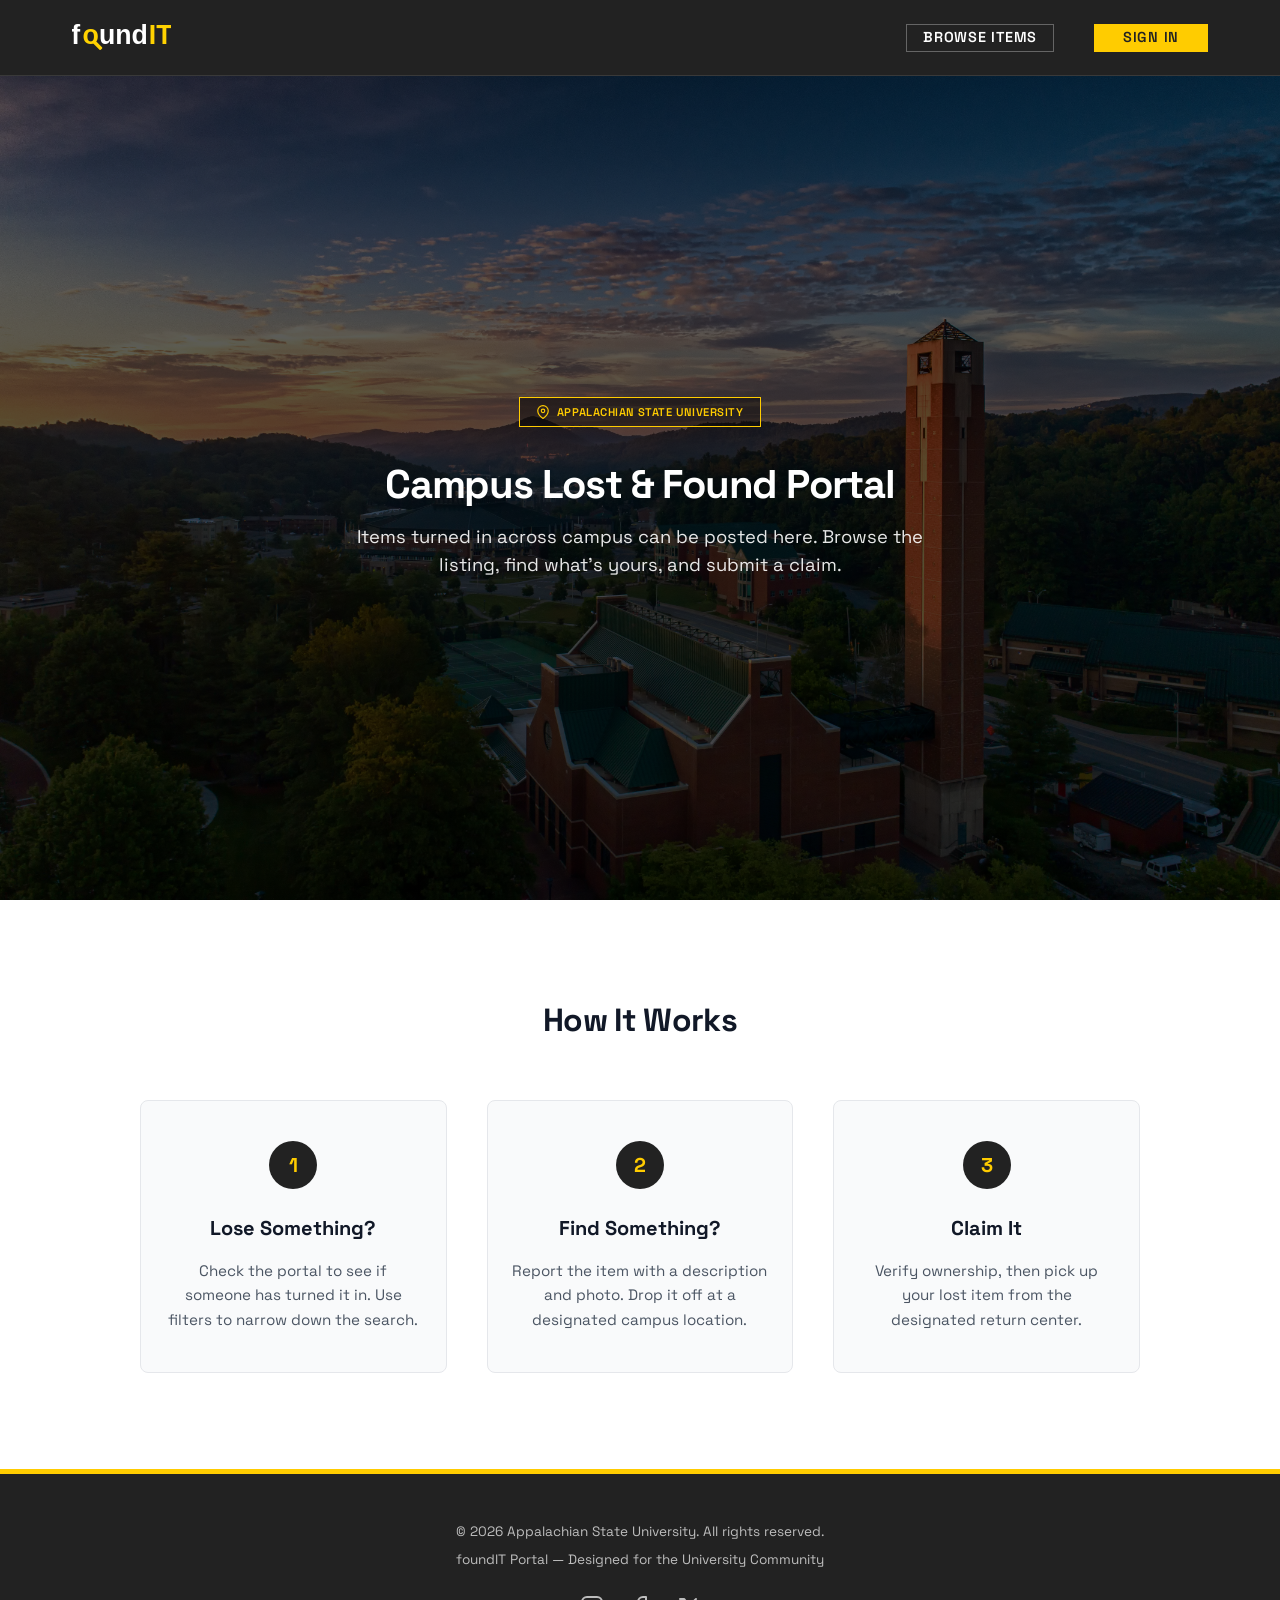
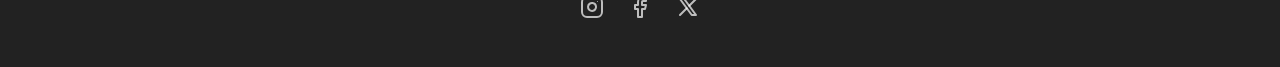
==== src/main/resources/static/pages/index.html @ 8c9c4e14 "landing page ;)" ====
<!DOCTYPE html>
<html lang="en">

<head>
	<meta charset="UTF-8" />
	<meta name="viewport" content="width=device-width, initial-scale=1.0" />
	<meta name="description" content="Campus Lost & Found Portal for Appalachian State University." />
	<title>foundIT</title>
	<link rel="preconnect" href="https://fonts.googleapis.com" />
	<link rel="preconnect" href="https://fonts.gstatic.com" crossorigin />
	<link
		href="https://fonts.googleapis.com/css2?family=Inter:wght@400;500;600;700&family=Space+Grotesk:wght@400;500;600;700&display=swap"
		rel="stylesheet" />
	<link rel="stylesheet" href="../css/main.css" />
</head>

<body>
	<nav class="top-nav">
		<div class="nav-container">
			<button type="button" id="nav-toggle-btn" class="nav-toggle" aria-label="Toggle navigation">
				<svg xmlns="http://www.w3.org/2000/svg" width="24" height="24" viewBox="0 0 24 24" fill="none"
					stroke="currentColor" stroke-width="2" stroke-linecap="round" stroke-linejoin="round"
					aria-hidden="true">
					<line x1="3" y1="6" x2="21" y2="6" />
					<line x1="3" y1="12" x2="21" y2="12" />
					<line x1="3" y1="18" x2="21" y2="18" />
				</svg>
			</button>

			<div class="nav-left">
				<a href="#" class="nav-brand">
					<img src="../assets/logo.svg" alt="foundIT Logo" class="nav-logo" width="200" height="51" />
				</a>
			</div>

			<div class="nav-actions">
				<div class="nav-links">
					<a href="#browse" class="nav-link">Browse Items</a>
				</div>
				<a href="signin.html" class="btn btn-primary">Sign In</a>
			</div>
		</div>
	</nav>

	<main class="hero-section">
		<div class="hero-content">
			<a href="https://maps.appstate.edu/" target="_blank" rel="noopener noreferrer" class="location-tag"
				aria-label="View Appalachian State University Maps">

				<svg class="icon-location" xmlns="http://www.w3.org/2000/svg" viewBox="0 0 24 24" fill="none"
					stroke="currentColor" stroke-width="2" stroke-linecap="round" stroke-linejoin="round"
					aria-hidden="true">
					<path d="M21 10c0 7-9 13-9 13s-9-6-9-13a9 9 0 0 1 18 0z" />
					<circle cx="12" cy="10" r="3" />
				</svg>
				<span>Appalachian State University</span>
			</a>

			<div class="hero-text">
				<h1 class="hero-title">Campus Lost &amp; Found Portal</h1>
				<p class="hero-subtitle">
					Items turned in across campus can be posted here.
					Browse the listing, find what's yours, and submit a claim.
				</p>
			</div>
		</div>
	</main>

	<section class="info-section">
		<div class="info-container">
			<h2 class="section-title">How It Works</h2>
			<div class="steps-grid">
				<div class="step-card">
					<div class="step-icon">1</div>
					<h3 class="step-title">Lose Something?</h3>
					<p class="step-desc">
						Check the portal to see if someone has turned it in.
						Use filters to narrow down the search.
					</p>
				</div>
				<div class="step-card">
					<div class="step-icon">2</div>
					<h3 class="step-title">Find Something?</h3>
					<p class="step-desc">
						Report the item with a description and photo.
						Drop it off at a designated campus location.
					</p>
				</div>

				<div class="step-card">
					<div class="step-icon">3</div>
					<h3 class="step-title">Claim It</h3>
					<p class="step-desc">
						Verify ownership, then pick up your lost item from the designated return center.
					</p>
				</div>
			</div>
		</div>
	</section>

	<footer class="main-footer">
		<div class="footer-content">
			<p>&copy; 2026 Appalachian State University. All rights reserved.</p>
			<p>foundIT Portal &mdash; Designed for the University Community</p>

			<div class="footer-socials">
				<a href="https://www.instagram.com/appstate/" target="_blank" rel="noopener noreferrer"
					class="social-icon" aria-label="App State Instagram">

					<svg xmlns="http://www.w3.org/2000/svg" width="24" height="24" viewBox="0 0 24 24" fill="none"
						stroke="currentColor" stroke-width="2" stroke-linecap="round" stroke-linejoin="round"
						aria-hidden="true">
						<rect x="2" y="2" width="20" height="20" rx="5" />
						<path d="M16 11.37A4 4 0 1 1 12.63 8 4 4 0 0 1 16 11.37z" />
						<circle cx="17.5" cy="6.5" r="0.5" fill="currentColor" stroke="none" />
					</svg>
				</a>

				<a href="https://www.facebook.com/appalachianstateuniversity/" target="_blank" rel="noopener noreferrer"
					class="social-icon" aria-label="App State Facebook">
					<svg xmlns="http://www.w3.org/2000/svg" width="24" height="24" viewBox="0 0 24 24" fill="none"
						stroke="currentColor" stroke-width="2" stroke-linecap="round" stroke-linejoin="round"
						aria-hidden="true">
						<path d="M18 2h-3a5 5 0 0 0-5 5v3H7v4h3v8h4v-8h3l1-4h-4V7a1 1 0 0 1 1-1h3z" />
					</svg>
				</a>

				<a href="https://twitter.com/appstate" target="_blank" rel="noopener noreferrer" class="social-icon"
					aria-label="App State X (Twitter)">
					<svg xmlns="http://www.w3.org/2000/svg" width="24" height="24" viewBox="0 0 24 24" fill="none"
						stroke="currentColor" stroke-width="2" stroke-linecap="round" stroke-linejoin="round"
						aria-hidden="true">
						<path d="M4 4l11.733 16h4.267l-11.733-16z" />
						<path d="M4 20l6.768-6.768m2.46-2.46l6.772-6.772" />
					</svg>
				</a>
			</div>
		</div>
	</footer>
	<script src="../js/main.js"></script>
</body>

</html>
---- src/main/resources/static/css/main.css ----
:root {
	--primary-color: #222222;
	--accent-color: #ffcc00;
	--text-primary: #111827;
	--text-secondary: #4b5563;
	--bg-primary: #f9fafb;
	--bg-surface: #ffffff;
	--border-color: #e5e7eb;
	--nav-height: 76px;
	--transition-speed: 0.2s;
}

* {
	margin: 0;
	padding: 0;
	box-sizing: border-box;
}

body {
	font-family: 'Space Grotesk', 'Inter', -apple-system, BlinkMacSystemFont, "Segoe UI", Roboto, Helvetica, Arial, sans-serif;
	background-color: var(--bg-primary);
	color: var(--text-primary);
	line-height: 1.5;
	-webkit-font-smoothing: antialiased;
	-ms-overflow-style: none;
	scrollbar-width: none;
}

body::-webkit-scrollbar {
	display: none;
}

a {
	text-decoration: none;
	color: inherit;
}

.top-nav {
	position: fixed;
	top: 0;
	left: 0;
	width: 100%;
	height: var(--nav-height);
	background-color: var(--primary-color);
	border-bottom: 1px solid rgba(255, 255, 255, 0.1);
	z-index: 1000;
}

.nav-container {
	max-width: 1200px;
	margin: 0 auto;
	height: 100%;
	display: flex;
	justify-content: space-between;
	align-items: center;
	padding: 0 2rem;
}

.nav-left {
	display: flex;
	align-items: center;
	gap: 3rem;
}

.nav-brand {
	display: flex;
	align-items: center;
}

.nav-logo {
	height: 28px;
	width: 99px;
	display: block;
}

.nav-links {
	display: flex;
	gap: 2.5rem;
	justify-content: flex-start;
	align-items: center;
}

.nav-link {
	display: inline-flex;
	align-items: center;
	justify-content: center;
	height: 28px;
	font-weight: 600;
	font-size: 0.9rem;
	color: #ffffff;
	position: relative;
	padding: 0 1rem;
	border: 1px solid rgba(255, 255, 255, 0.3);
	text-transform: uppercase;
	letter-spacing: 0.05em;
	transition: all var(--transition-speed) ease;
}

.nav-link:hover {
	color: var(--accent-color);
	border-color: var(--accent-color);
}

.nav-actions {
	display: flex;
	justify-content: flex-end;
	align-items: center;
	gap: 2.5rem;
}

.btn {
	display: inline-flex;
	align-items: center;
	justify-content: center;
	height: 28px;
	padding: 0 1.75rem;
	font-family: inherit;
	font-weight: 600;
	font-size: 0.9rem;
	border-radius: 0;
	cursor: pointer;
	border: 1px solid var(--accent-color);
	text-transform: uppercase;
	letter-spacing: 0.05em;
	transition: all var(--transition-speed) ease;
}

.btn-primary {
	background-color: var(--accent-color);
	color: var(--primary-color);
}

.btn-primary:hover {
	background-color: transparent;
	color: var(--accent-color);
}

.hero-section {
	min-height: 100vh;
	display: flex;
	flex-direction: column;
	align-items: center;
	justify-content: center;
	padding-top: var(--nav-height);
	text-align: center;
	padding-left: 1.5rem;
	padding-right: 1.5rem;
	background: linear-gradient(rgba(0, 0, 0, 0.6), rgba(0, 0, 0, 0.7)), url('../assets/accolades-campus.jpg') no-repeat center center;
	background-size: cover;
}

.hero-content {
	display: flex;
	flex-direction: column;
	align-items: center;
	max-width: 800px;
	gap: 2.25rem;
	animation: fadeIn 0.8s ease-out;
}

.location-tag {
	display: inline-flex;
	align-items: center;
	gap: 0.4rem;
	padding: 0.35rem 1rem;
	background-color: rgba(0, 0, 0, 0.4);
	border: 1px solid var(--accent-color);
	border-radius: 0;
	font-size: 0.7rem;
	font-weight: 600;
	color: var(--accent-color);
	letter-spacing: 0.05em;
	text-transform: uppercase;
}

.icon-location {
	width: 14px;
	height: 14px;
	color: var(--accent-color);
}

.hero-text {
	display: flex;
	flex-direction: column;
	align-items: center;
	gap: 1rem;
}

.hero-title {
	font-size: 2.5rem;
	font-weight: 800;
	letter-spacing: -0.03em;
	color: #ffffff;
	line-height: 1.1;
}

.hero-subtitle {
	font-size: 1.15rem;
	color: rgba(255, 255, 255, 0.9);
	max-width: 600px;
	font-weight: 400;
}

@keyframes fadeIn {
	from {
		opacity: 0;
		transform: translateY(20px);
	}

	to {
		opacity: 1;
		transform: translateY(0);
	}
}

.nav-toggle {
	display: none;
	background: none;
	border: none;
	color: #ffffff;
	cursor: pointer;
	padding: 0.5rem;
}

@media (max-width: 768px) {
	.nav-container {
		justify-content: center;
		padding: 0 1.5rem;
		position: relative;
	}

	.nav-toggle {
		display: block;
		position: absolute;
		left: 1.5rem;
	}

	.nav-actions {
		display: flex;
		flex-direction: column;
		position: absolute;
		top: var(--nav-height);
		left: 0;
		width: 100%;
		background-color: var(--primary-color);
		max-height: 0;
		padding-top: 0;
		padding-bottom: 0;
		padding-left: 1.5rem;
		padding-right: 1.5rem;
		overflow: hidden;
		transition: all 0.3s ease;
		gap: 1.5rem;
		align-items: flex-start;
		border-bottom: 1px solid transparent;
	}

	body.nav-open .nav-actions {
		max-height: 400px;
		padding-top: 1.5rem;
		padding-bottom: 1.5rem;
		border-bottom-color: rgba(255, 255, 255, 0.1);
	}

	.nav-links {
		display: flex;
		flex-direction: column;
		gap: 1rem;
		width: 100%;
		align-items: flex-start;
	}

	.nav-link {
		border: none;
		border-bottom: 1px solid rgba(255, 255, 255, 0.1);
		padding: 0.5rem 0;
		width: 100%;
		justify-content: flex-start;
		height: auto;
	}

	.btn {
		width: 100%;
	}

	.hero-title {
		font-size: 2.5rem;
	}
}

.info-section {
	background-color: #ffffff;
	padding: 6rem 1.5rem;
	text-align: center;
}

.info-container {
	max-width: 1000px;
	margin: 0 auto;
}

.section-title {
	font-size: 2rem;
	font-weight: 800;
	color: var(--text-primary);
	margin-bottom: 3.5rem;
	letter-spacing: -0.02em;
}

.steps-grid {
	display: grid;
	grid-template-columns: repeat(auto-fit, minmax(280px, 1fr));
	gap: 2.5rem;
}

.step-card {
	padding: 2.5rem 1.5rem;
	background-color: var(--bg-primary);
	border: 1px solid var(--border-color);
	border-radius: 8px;
	transition: transform var(--transition-speed) ease;
}

.step-card:hover {
	transform: translateY(-5px);
	border-color: var(--accent-color);
}

.step-icon {
	width: 48px;
	height: 48px;
	margin: 0 auto 1.5rem;
	background-color: var(--primary-color);
	color: var(--accent-color);
	border-radius: 50%;
	display: flex;
	align-items: center;
	justify-content: center;
	font-size: 1.25rem;
	font-weight: 700;
}

.step-title {
	font-size: 1.25rem;
	font-weight: 700;
	margin-bottom: 1rem;
	color: var(--text-primary);
}

.step-desc {
	color: var(--text-secondary);
	font-size: 0.95rem;
	line-height: 1.6;
}

.main-footer {
	background-color: var(--primary-color);
	color: #ffffff;
	padding: 3rem 1.5rem;
	text-align: center;
	border-top: 5px solid var(--accent-color);
}

.footer-content {
	max-width: 1200px;
	margin: 0 auto;
	font-size: 0.85rem;
	color: rgba(255, 255, 255, 0.7);
	display: flex;
	flex-direction: column;
	gap: 0.5rem;
}

.footer-socials {
	display: flex;
	justify-content: center;
	gap: 1.5rem;
	margin-top: 1rem;
}

.social-icon {
	color: rgba(255, 255, 255, 0.7);
	display: flex;
	align-items: center;
	justify-content: center;
	transition: color var(--transition-speed) ease, transform var(--transition-speed) ease;
}

.social-icon:hover {
	color: var(--accent-color);
	transform: translateY(-2px);
}
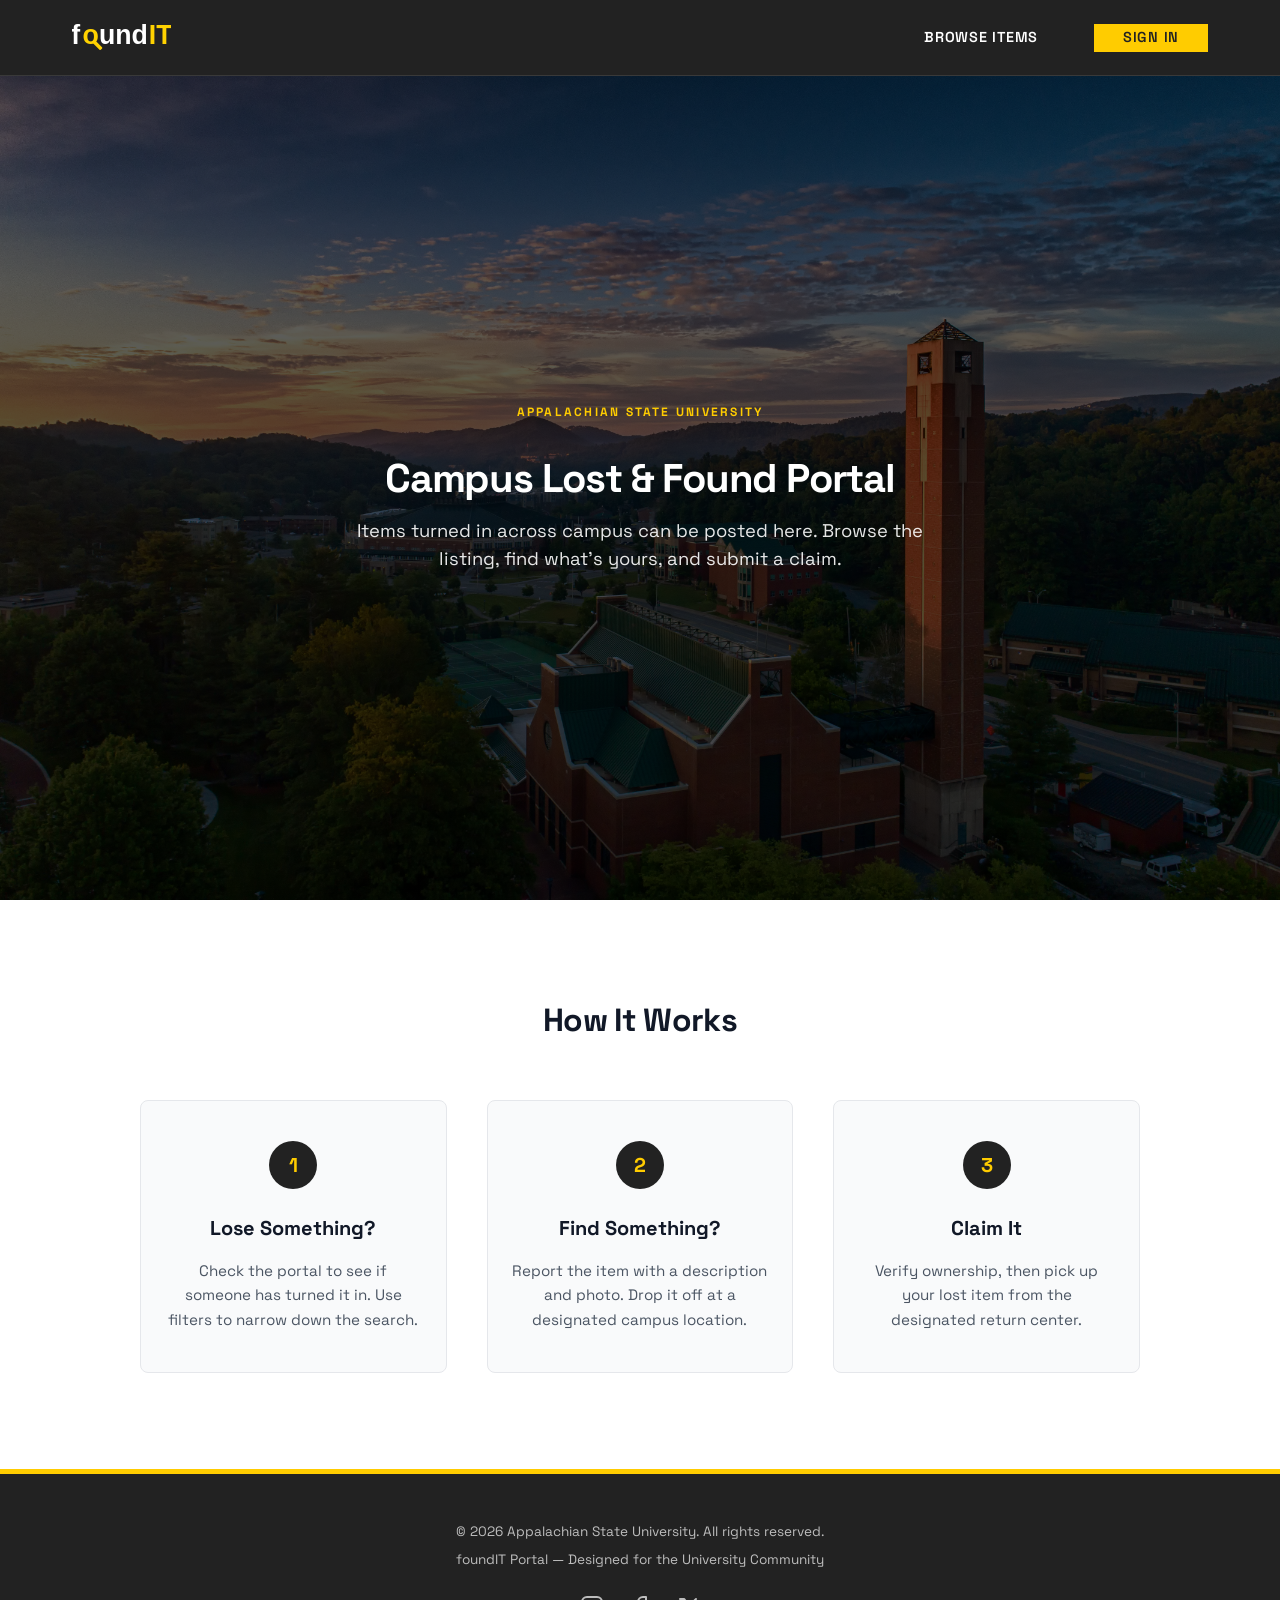
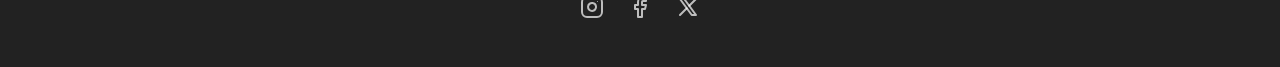
==== commit 102c3913: "landing page changed, browse items section connected" ====
--- a/src/main/resources/static/pages/index.html
+++ b/src/main/resources/static/pages/index.html
@@ -28,14 +28,14 @@
 			</button>
 
 			<div class="nav-left">
-				<a href="#" class="nav-brand">
+				<a href="index.html" class="nav-brand">
 					<img src="../assets/logo.svg" alt="foundIT Logo" class="nav-logo" width="200" height="51" />
 				</a>
 			</div>
 
 			<div class="nav-actions">
 				<div class="nav-links">
-					<a href="#browse" class="nav-link">Browse Items</a>
+					<a href="browse.html" class="nav-link">Browse Items</a>
 				</div>
 				<a href="signin.html" class="btn btn-primary">Sign In</a>
 			</div>
@@ -44,17 +44,7 @@
 
 	<main class="hero-section">
 		<div class="hero-content">
-			<a href="https://maps.appstate.edu/" target="_blank" rel="noopener noreferrer" class="location-tag"
-				aria-label="View Appalachian State University Maps">
-
-				<svg class="icon-location" xmlns="http://www.w3.org/2000/svg" viewBox="0 0 24 24" fill="none"
-					stroke="currentColor" stroke-width="2" stroke-linecap="round" stroke-linejoin="round"
-					aria-hidden="true">
-					<path d="M21 10c0 7-9 13-9 13s-9-6-9-13a9 9 0 0 1 18 0z" />
-					<circle cx="12" cy="10" r="3" />
-				</svg>
-				<span>Appalachian State University</span>
-			</a>
+			<p class="location-tag">Appalachian State University</p>
 
 			<div class="hero-text">
 				<h1 class="hero-title">Campus Lost &amp; Found Portal</h1>
@@ -140,4 +130,4 @@
 	<script src="../js/main.js"></script>
 </body>
 
-</html>+</html>
--- a/src/main/resources/static/css/main.css
+++ b/src/main/resources/static/css/main.css
@@ -1,392 +1,752 @@
 :root {
-	--primary-color: #222222;
-	--accent-color: #ffcc00;
-	--text-primary: #111827;
-	--text-secondary: #4b5563;
-	--bg-primary: #f9fafb;
-	--bg-surface: #ffffff;
-	--border-color: #e5e7eb;
-	--nav-height: 76px;
-	--transition-speed: 0.2s;
+    --primary-color: #222222;
+    --accent-color: #ffcc00;
+    --text-primary: #111827;
+    --text-secondary: #4b5563;
+    --bg-primary: #f9fafb;
+    --bg-surface: #ffffff;
+    --border-color: #e5e7eb;
+    --nav-height: 76px;
+    --transition-speed: 0.2s;
 }
 
 * {
-	margin: 0;
-	padding: 0;
-	box-sizing: border-box;
+    margin: 0;
+    padding: 0;
+    box-sizing: border-box;
 }
 
 body {
-	font-family: 'Space Grotesk', 'Inter', -apple-system, BlinkMacSystemFont, "Segoe UI", Roboto, Helvetica, Arial, sans-serif;
-	background-color: var(--bg-primary);
-	color: var(--text-primary);
-	line-height: 1.5;
-	-webkit-font-smoothing: antialiased;
-	-ms-overflow-style: none;
-	scrollbar-width: none;
+    font-family: 'Space Grotesk', 'Inter', -apple-system, BlinkMacSystemFont, 'Segoe UI', Roboto, Helvetica, Arial, sans-serif;
+    background-color: var(--bg-primary);
+    color: var(--text-primary);
+    line-height: 1.5;
+    -webkit-font-smoothing: antialiased;
+    -ms-overflow-style: none;
+    scrollbar-width: none;
 }
 
 body::-webkit-scrollbar {
-	display: none;
+    display: none;
 }
 
 a {
-	text-decoration: none;
-	color: inherit;
+    text-decoration: none;
+    color: inherit;
 }
 
 .top-nav {
-	position: fixed;
-	top: 0;
-	left: 0;
-	width: 100%;
-	height: var(--nav-height);
-	background-color: var(--primary-color);
-	border-bottom: 1px solid rgba(255, 255, 255, 0.1);
-	z-index: 1000;
+    position: fixed;
+    top: 0;
+    left: 0;
+    width: 100%;
+    height: var(--nav-height);
+    background-color: var(--primary-color);
+    border-bottom: 1px solid rgba(255, 255, 255, 0.1);
+    z-index: 1000;
 }
 
 .nav-container {
-	max-width: 1200px;
-	margin: 0 auto;
-	height: 100%;
-	display: flex;
-	justify-content: space-between;
-	align-items: center;
-	padding: 0 2rem;
+    max-width: 1200px;
+    margin: 0 auto;
+    height: 100%;
+    display: flex;
+    justify-content: space-between;
+    align-items: center;
+    padding: 0 2rem;
 }
 
 .nav-left {
-	display: flex;
-	align-items: center;
-	gap: 3rem;
+    display: flex;
+    align-items: center;
+    gap: 3rem;
 }
 
 .nav-brand {
-	display: flex;
-	align-items: center;
+    display: flex;
+    align-items: center;
 }
 
 .nav-logo {
-	height: 28px;
-	width: 99px;
-	display: block;
+    height: 28px;
+    width: 99px;
+    display: block;
 }
 
 .nav-links {
-	display: flex;
-	gap: 2.5rem;
-	justify-content: flex-start;
-	align-items: center;
+    display: flex;
+    gap: 2.5rem;
+    justify-content: flex-start;
+    align-items: center;
 }
 
 .nav-link {
-	display: inline-flex;
-	align-items: center;
-	justify-content: center;
-	height: 28px;
-	font-weight: 600;
-	font-size: 0.9rem;
-	color: #ffffff;
-	position: relative;
-	padding: 0 1rem;
-	border: 1px solid rgba(255, 255, 255, 0.3);
-	text-transform: uppercase;
-	letter-spacing: 0.05em;
-	transition: all var(--transition-speed) ease;
+    display: inline-flex;
+    align-items: center;
+    justify-content: center;
+    height: 28px;
+    font-weight: 600;
+    font-size: 0.9rem;
+    color: #ffffff;
+    position: relative;
+    padding: 0 1rem;
+    border: none;
+    text-transform: uppercase;
+    letter-spacing: 0.05em;
+    transition: all var(--transition-speed) ease;
 }
 
 .nav-link:hover {
-	color: var(--accent-color);
-	border-color: var(--accent-color);
+    color: var(--accent-color);
 }
 
 .nav-actions {
-	display: flex;
-	justify-content: flex-end;
-	align-items: center;
-	gap: 2.5rem;
+    display: flex;
+    justify-content: flex-end;
+    align-items: center;
+    gap: 2.5rem;
 }
 
 .btn {
-	display: inline-flex;
-	align-items: center;
-	justify-content: center;
-	height: 28px;
-	padding: 0 1.75rem;
-	font-family: inherit;
-	font-weight: 600;
-	font-size: 0.9rem;
-	border-radius: 0;
-	cursor: pointer;
-	border: 1px solid var(--accent-color);
-	text-transform: uppercase;
-	letter-spacing: 0.05em;
-	transition: all var(--transition-speed) ease;
+    display: inline-flex;
+    align-items: center;
+    justify-content: center;
+    min-height: 28px;
+    padding: 0 1.75rem;
+    font-family: inherit;
+    font-weight: 600;
+    font-size: 0.9rem;
+    border-radius: 0;
+    cursor: pointer;
+    border: 1px solid var(--accent-color);
+    text-transform: uppercase;
+    letter-spacing: 0.05em;
+    transition: all var(--transition-speed) ease;
 }
 
 .btn-primary {
-	background-color: var(--accent-color);
-	color: var(--primary-color);
+    background-color: var(--accent-color);
+    color: var(--primary-color);
 }
 
 .btn-primary:hover {
-	background-color: transparent;
-	color: var(--accent-color);
+    background-color: transparent;
+    color: var(--accent-color);
+}
+
+.btn-secondary {
+    background-color: transparent;
+    color: var(--text-primary);
+    border-color: var(--border-color);
+}
+
+.btn-secondary:hover {
+    border-color: var(--accent-color);
+    color: var(--accent-color);
 }
 
 .hero-section {
-	min-height: 100vh;
-	display: flex;
-	flex-direction: column;
-	align-items: center;
-	justify-content: center;
-	padding-top: var(--nav-height);
-	text-align: center;
-	padding-left: 1.5rem;
-	padding-right: 1.5rem;
-	background: linear-gradient(rgba(0, 0, 0, 0.6), rgba(0, 0, 0, 0.7)), url('../assets/accolades-campus.jpg') no-repeat center center;
-	background-size: cover;
+    min-height: 100vh;
+    display: flex;
+    flex-direction: column;
+    align-items: center;
+    justify-content: center;
+    padding-top: var(--nav-height);
+    padding-left: 1.5rem;
+    padding-right: 1.5rem;
+    text-align: center;
+    background: linear-gradient(rgba(0, 0, 0, 0.6), rgba(0, 0, 0, 0.7)), url('../assets/accolades-campus.jpg') no-repeat center center;
+    background-size: cover;
 }
 
 .hero-content {
-	display: flex;
-	flex-direction: column;
-	align-items: center;
-	max-width: 800px;
-	gap: 2.25rem;
-	animation: fadeIn 0.8s ease-out;
+    display: flex;
+    flex-direction: column;
+    align-items: center;
+    max-width: 800px;
+    gap: 2.25rem;
+    animation: fadeIn 0.8s ease-out;
 }
 
 .location-tag {
-	display: inline-flex;
-	align-items: center;
-	gap: 0.4rem;
-	padding: 0.35rem 1rem;
-	background-color: rgba(0, 0, 0, 0.4);
-	border: 1px solid var(--accent-color);
-	border-radius: 0;
-	font-size: 0.7rem;
-	font-weight: 600;
-	color: var(--accent-color);
-	letter-spacing: 0.05em;
-	text-transform: uppercase;
-}
-
-.icon-location {
-	width: 14px;
-	height: 14px;
-	color: var(--accent-color);
+    display: block;
+    font-size: 0.75rem;
+    font-weight: 700;
+    color: var(--accent-color);
+    letter-spacing: 0.14rem;
+    text-transform: uppercase;
+    text-align: center;
 }
 
 .hero-text {
-	display: flex;
-	flex-direction: column;
-	align-items: center;
-	gap: 1rem;
+    display: flex;
+    flex-direction: column;
+    align-items: center;
+    gap: 1rem;
 }
 
 .hero-title {
-	font-size: 2.5rem;
-	font-weight: 800;
-	letter-spacing: -0.03em;
-	color: #ffffff;
-	line-height: 1.1;
+    font-size: 2.5rem;
+    font-weight: 800;
+    letter-spacing: -0.03em;
+    color: #ffffff;
+    line-height: 1.1;
 }
 
 .hero-subtitle {
-	font-size: 1.15rem;
-	color: rgba(255, 255, 255, 0.9);
-	max-width: 600px;
-	font-weight: 400;
+    font-size: 1.15rem;
+    color: rgba(255, 255, 255, 0.9);
+    max-width: 600px;
+    font-weight: 400;
 }
 
 @keyframes fadeIn {
-	from {
-		opacity: 0;
-		transform: translateY(20px);
-	}
-
-	to {
-		opacity: 1;
-		transform: translateY(0);
-	}
+    from {
+        opacity: 0;
+        transform: translateY(20px);
+    }
+
+    to {
+        opacity: 1;
+        transform: translateY(0);
+    }
 }
 
 .nav-toggle {
-	display: none;
-	background: none;
-	border: none;
-	color: #ffffff;
-	cursor: pointer;
-	padding: 0.5rem;
+    display: none;
+    background: none;
+    border: none;
+    color: #ffffff;
+    cursor: pointer;
+    padding: 0.5rem;
+}
+
+.info-section {
+    background-color: #ffffff;
+    padding: 6rem 1.5rem;
+    text-align: center;
+}
+
+.info-container {
+    max-width: 1000px;
+    margin: 0 auto;
+}
+
+.section-title {
+    font-size: 2rem;
+    font-weight: 800;
+    color: var(--text-primary);
+    margin-bottom: 3.5rem;
+    letter-spacing: -0.02em;
+}
+
+.steps-grid {
+    display: grid;
+    grid-template-columns: repeat(auto-fit, minmax(280px, 1fr));
+    gap: 2.5rem;
+}
+
+.step-card {
+    padding: 2.5rem 1.5rem;
+    background-color: var(--bg-primary);
+    border: 1px solid var(--border-color);
+    border-radius: 8px;
+    transition: transform var(--transition-speed) ease;
+}
+
+.step-card:hover {
+    transform: translateY(-5px);
+    border-color: var(--accent-color);
+}
+
+.step-icon {
+    width: 48px;
+    height: 48px;
+    margin: 0 auto 1.5rem;
+    background-color: var(--primary-color);
+    color: var(--accent-color);
+    border-radius: 50%;
+    display: flex;
+    align-items: center;
+    justify-content: center;
+    font-size: 1.25rem;
+    font-weight: 700;
+}
+
+.step-title {
+    font-size: 1.25rem;
+    font-weight: 700;
+    margin-bottom: 1rem;
+    color: var(--text-primary);
+}
+
+.step-desc {
+    color: var(--text-secondary);
+    font-size: 0.95rem;
+    line-height: 1.6;
+}
+
+.main-footer {
+    background-color: var(--primary-color);
+    color: #ffffff;
+    padding: 3rem 1.5rem;
+    text-align: center;
+    border-top: 5px solid var(--accent-color);
+}
+
+.footer-content {
+    max-width: 1200px;
+    margin: 0 auto;
+    font-size: 0.85rem;
+    color: rgba(255, 255, 255, 0.7);
+    display: flex;
+    flex-direction: column;
+    gap: 0.5rem;
+}
+
+.footer-socials {
+    display: flex;
+    justify-content: center;
+    gap: 1.5rem;
+    margin-top: 1rem;
+}
+
+.social-icon {
+    color: rgba(255, 255, 255, 0.7);
+    display: flex;
+    align-items: center;
+    justify-content: center;
+    transition: color var(--transition-speed) ease, transform var(--transition-speed) ease;
+}
+
+.social-icon:hover {
+    color: var(--accent-color);
+    transform: translateY(-2px);
+}
+
+.browse-page {
+    min-height: 100vh;
+    padding: calc(var(--nav-height) + 2.5rem) 1.5rem 4rem;
+    background: linear-gradient(180deg, #eef2f7 0%, #f7f9fc 24%, #ffffff 100%);
+}
+
+.browse-shell {
+    max-width: 1200px;
+    margin: 0 auto;
+    display: grid;
+    grid-template-columns: minmax(270px, 320px) minmax(0, 1fr);
+    gap: 2rem;
+    align-items: start;
+}
+
+.filter-panel,
+.browse-results {
+    background-color: var(--bg-surface);
+    border: 1px solid var(--border-color);
+    border-radius: 0;
+    box-shadow: 0 18px 50px rgba(15, 23, 42, 0.08);
+}
+
+.filter-panel {
+    padding: 1.75rem;
+}
+
+.filter-panel-header {
+    display: flex;
+    flex-direction: column;
+    gap: 0.75rem;
+    margin-bottom: 1.75rem;
+}
+
+.section-eyebrow {
+    font-size: 0.75rem;
+    font-weight: 700;
+    letter-spacing: 0.14rem;
+    text-transform: uppercase;
+    color: #b58900;
+}
+
+.filter-panel h1,
+.browse-results h2 {
+    font-size: clamp(1.75rem, 2vw, 2.2rem);
+    line-height: 1.1;
+    letter-spacing: -0.03em;
+}
+
+.filter-panel-header p:not(.section-eyebrow),
+.browse-results-header p:not(.section-eyebrow) {
+    color: var(--text-secondary);
+    font-size: 0.98rem;
+    line-height: 1.6;
+}
+
+.filter-form {
+    display: flex;
+    flex-direction: column;
+    gap: 1.25rem;
+}
+
+.filter-group {
+    display: flex;
+    flex-direction: column;
+    gap: 0.6rem;
+}
+
+.filter-label {
+    font-size: 0.76rem;
+    font-weight: 700;
+    letter-spacing: 0.1rem;
+    text-transform: uppercase;
+    color: var(--text-secondary);
+}
+
+.filter-input,
+.filter-select {
+    width: 100%;
+    border: 1px solid var(--border-color);
+    border-radius: 14px;
+    padding: 0.9rem 1rem;
+    font: inherit;
+    color: var(--text-primary);
+    background-color: #ffffff;
+}
+
+.filter-input:focus,
+.filter-select:focus {
+    outline: none;
+    border-color: var(--accent-color);
+    box-shadow: 0 0 0 3px rgba(255, 204, 0, 0.2);
+}
+
+.filter-chip-row {
+    display: flex;
+    flex-wrap: wrap;
+    gap: 0.6rem;
+}
+
+.filter-chip {
+    display: inline-flex;
+    align-items: center;
+    justify-content: center;
+    padding: 0.55rem 0.9rem;
+    border-radius: 999px;
+    border: 1px solid var(--border-color);
+    background-color: var(--bg-primary);
+    font-size: 0.85rem;
+    font-weight: 600;
+    color: var(--text-primary);
+}
+
+.filter-actions {
+    display: flex;
+    flex-wrap: wrap;
+    gap: 0.75rem;
+}
+
+.filter-actions .btn {
+    flex: 1 1 140px;
+}
+
+.filter-note {
+    padding: 1rem;
+    border-radius: 16px;
+    border: 1px solid #e2e8f0;
+    background-color: #f8fafc;
+    color: var(--text-secondary);
+    font-size: 0.92rem;
+    line-height: 1.55;
+}
+
+.browse-results {
+    padding: 1.75rem;
+    display: flex;
+    flex-direction: column;
+    gap: 1.5rem;
+}
+
+.browse-results-header {
+    display: flex;
+    justify-content: space-between;
+    align-items: flex-start;
+    gap: 1.5rem;
+    padding-bottom: 1.5rem;
+    border-bottom: 1px solid var(--border-color);
+}
+
+.browse-results-header > div:first-child {
+    display: flex;
+    flex-direction: column;
+    gap: 0.7rem;
+}
+
+.item-grid {
+    display: grid;
+    grid-template-columns: repeat(auto-fit, minmax(260px, 1fr));
+    gap: 1.25rem;
+}
+
+.item-card {
+    display: flex;
+    flex-direction: column;
+    gap: 1rem;
+    padding: 1.5rem;
+    border-radius: 22px;
+    border: 1px solid var(--border-color);
+    background: linear-gradient(180deg, #ffffff 0%, #f9fafb 100%);
+}
+
+.item-media {
+    overflow: hidden;
+    border-radius: 16px;
+    border: 1px solid rgba(229, 231, 235, 0.85);
+    background-color: #f8fafc;
+    aspect-ratio: 4 / 3;
+}
+
+.item-image {
+    display: block;
+    width: 100%;
+    height: 100%;
+    object-fit: cover;
+}
+
+.item-tag {
+    display: inline-flex;
+    align-items: center;
+    justify-content: center;
+    border-radius: 999px;
+    font-weight: 600;
+}
+
+.item-title {
+    font-size: 1.25rem;
+    line-height: 1.2;
+    letter-spacing: -0.2em;
+}
+
+.item-description {
+    display: grid;
+    gap: 0.7rem;
+}
+
+.item-meta {
+    display: grid;
+    gap: 0.7rem;
+}
+
+.item-meta-row {
+    display: flex;
+    align-items: flex-start;
+    justify-content: space-between;
+    gap: 1rem;
+    padding-top: 0.7rem;
+    border-top: 1px solid rgba(229, 231, 235, 0.85);
+}
+
+.meta-label {
+    font-size: 0.76rem;
+    font-weight: 700;
+    letter-spacing: 0.08em;
+    text-transform: uppercase;
+    color: var(--text-secondary);
+}
+
+.meta-value {
+    text-align: right;
+    font-size: 0.92rem;
+    font-weight: 600;
+    color: var(--text-primary);
+}
+
+.item-tags {
+    display: flex;
+    flex-wrap: wrap;
+    gap: 0.55rem;
+}
+
+.item-tag {
+    padding: 0.35rem 0.7rem;
+    border: 1px solid var(--border-color);
+    background-color: #ffffff;
+    font-size: 0.78rem;
+    color: var(--text-secondary);
+}
+
+.item-actions {
+    display: flex;
+    flex-wrap: wrap;
+    gap: 0.75rem;
+    margin-top: auto;
+}
+
+.item-actions .btn {
+    flex: 1 1 180px;
+}
+
+.browse-toolbar {
+    max-width: 320px;
+}
+
+.empty-state {
+    padding: 1.5rem;
+    border: 1px dashed #cbd5e1;
+    border-radius: 18px;
+    background-color: #f8fafc;
+    color: var(--text-secondary);
+    font-size: 0.98rem;
+    line-height: 1.6;
+}
+
+.status-banner {
+    padding: 1rem 1.1rem;
+    border: 1px solid var(--border-color);
+    border-radius: 16px;
+    font-size: 0.96rem;
+    line-height: 1.55;
+}
+
+.status-banner.is-success {
+    background-color: #effcf2;
+    border-color: #98e2aa;
+    color: #136c2e;
+}
+
+.status-banner.is-error {
+    background-color: #fff1f2;
+    border-color: #fecdd3;
+    color: #be123c;
+}
+
+.filter-textarea {
+    resize: vertical;
+    min-height: 140px;
+}
+
+.report-page {
+    min-height: 100vh;
+    padding: calc(var(--nav-height) + 2.5rem) 1.5rem 4rem;
+    background: linear-gradient(180deg, #f4f7fb 0%, #ffffff 100%);
+}
+
+.report-shell {
+    max-width: 1200px;
+    margin: 0 auto;
+    display: grid;
+    grid-template-columns: minmax(280px, 360px) minmax(0, 1fr);
+    gap: 2rem;
+}
+
+.report-summary,
+.report-card {
+    background-color: var(--bg-surface);
+    border: 1px solid var(--border-color);
+    box-shadow: 0 18px 50px rgba(15, 23, 42, 0.08);
+}
+
+@media (max-width: 960px) {
+    .browse-shell,
+    .report-shell {
+        grid-template-columns: 1fr;
+    }
+
+    .browse-results-header {
+        flex-direction: column;
+    }
+
+    .browse-toolbar {
+        max-width: none;
+        width: 100%;
+    }
 }
 
 @media (max-width: 768px) {
-	.nav-container {
-		justify-content: center;
-		padding: 0 1.5rem;
-		position: relative;
-	}
-
-	.nav-toggle {
-		display: block;
-		position: absolute;
-		left: 1.5rem;
-	}
-
-	.nav-actions {
-		display: flex;
-		flex-direction: column;
-		position: absolute;
-		top: var(--nav-height);
-		left: 0;
-		width: 100%;
-		background-color: var(--primary-color);
-		max-height: 0;
-		padding-top: 0;
-		padding-bottom: 0;
-		padding-left: 1.5rem;
-		padding-right: 1.5rem;
-		overflow: hidden;
-		transition: all 0.3s ease;
-		gap: 1.5rem;
-		align-items: flex-start;
-		border-bottom: 1px solid transparent;
-	}
-
-	body.nav-open .nav-actions {
-		max-height: 400px;
-		padding-top: 1.5rem;
-		padding-bottom: 1.5rem;
-		border-bottom-color: rgba(255, 255, 255, 0.1);
-	}
-
-	.nav-links {
-		display: flex;
-		flex-direction: column;
-		gap: 1rem;
-		width: 100%;
-		align-items: flex-start;
-	}
-
-	.nav-link {
-		border: none;
-		border-bottom: 1px solid rgba(255, 255, 255, 0.1);
-		padding: 0.5rem 0;
-		width: 100%;
-		justify-content: flex-start;
-		height: auto;
-	}
-
-	.btn {
-		width: 100%;
-	}
-
-	.hero-title {
-		font-size: 2.5rem;
-	}
-}
-
-.info-section {
-	background-color: #ffffff;
-	padding: 6rem 1.5rem;
-	text-align: center;
-}
-
-.info-container {
-	max-width: 1000px;
-	margin: 0 auto;
-}
-
-.section-title {
-	font-size: 2rem;
-	font-weight: 800;
-	color: var(--text-primary);
-	margin-bottom: 3.5rem;
-	letter-spacing: -0.02em;
-}
-
-.steps-grid {
-	display: grid;
-	grid-template-columns: repeat(auto-fit, minmax(280px, 1fr));
-	gap: 2.5rem;
-}
-
-.step-card {
-	padding: 2.5rem 1.5rem;
-	background-color: var(--bg-primary);
-	border: 1px solid var(--border-color);
-	border-radius: 8px;
-	transition: transform var(--transition-speed) ease;
-}
-
-.step-card:hover {
-	transform: translateY(-5px);
-	border-color: var(--accent-color);
-}
-
-.step-icon {
-	width: 48px;
-	height: 48px;
-	margin: 0 auto 1.5rem;
-	background-color: var(--primary-color);
-	color: var(--accent-color);
-	border-radius: 50%;
-	display: flex;
-	align-items: center;
-	justify-content: center;
-	font-size: 1.25rem;
-	font-weight: 700;
-}
-
-.step-title {
-	font-size: 1.25rem;
-	font-weight: 700;
-	margin-bottom: 1rem;
-	color: var(--text-primary);
-}
-
-.step-desc {
-	color: var(--text-secondary);
-	font-size: 0.95rem;
-	line-height: 1.6;
-}
-
-.main-footer {
-	background-color: var(--primary-color);
-	color: #ffffff;
-	padding: 3rem 1.5rem;
-	text-align: center;
-	border-top: 5px solid var(--accent-color);
-}
-
-.footer-content {
-	max-width: 1200px;
-	margin: 0 auto;
-	font-size: 0.85rem;
-	color: rgba(255, 255, 255, 0.7);
-	display: flex;
-	flex-direction: column;
-	gap: 0.5rem;
-}
-
-.footer-socials {
-	display: flex;
-	justify-content: center;
-	gap: 1.5rem;
-	margin-top: 1rem;
-}
-
-.social-icon {
-	color: rgba(255, 255, 255, 0.7);
-	display: flex;
-	align-items: center;
-	justify-content: center;
-	transition: color var(--transition-speed) ease, transform var(--transition-speed) ease;
-}
-
-.social-icon:hover {
-	color: var(--accent-color);
-	transform: translateY(-2px);
-}+    .nav-container {
+        justify-content: center;
+        padding: 0 1.5rem;
+        position: relative;
+    }
+
+    .nav-toggle {
+        display: block;
+        position: absolute;
+        left: 1.5rem;
+    }
+
+    .nav-actions {
+        display: flex;
+        flex-direction: column;
+        position: absolute;
+        top: var(--nav-height);
+        left: 0;
+        width: 100%;
+        background-color: var(--primary-color);
+        max-height: 0;
+        padding-top: 0;
+        padding-bottom: 0;
+        padding-left: 1.5rem;
+        padding-right: 1.5rem;
+        overflow: hidden;
+        transition: all 0.3s ease;
+        gap: 1.5rem;
+        align-items: flex-start;
+        border-bottom: 1px solid transparent;
+    }
+
+    body.nav-open .nav-actions {
+        max-height: 400px;
+        padding-top: 1.5rem;
+        padding-bottom: 1.5rem;
+        border-bottom-color: rgba(255, 255, 255, 0.1);
+    }
+
+    .nav-links {
+        display: flex;
+        flex-direction: column;
+        gap: 1rem;
+        width: 100%;
+        align-items: flex-start;
+    }
+
+    .nav-link {
+        border: none;
+        border-bottom: 1px solid rgba(255, 255, 255, 0.1);
+        padding: 0.5rem 0;
+        width: 100%;
+        justify-content: flex-start;
+        height: auto;
+    }
+
+    .btn {
+        width: 100%;
+    }
+
+    .hero-title {
+        font-size: 2.5rem;
+    }
+}
+
+@media (max-width: 640px) {
+    .browse-page,
+    .report-page {
+        padding-left: 1rem;
+        padding-right: 1rem;
+    }
+
+    .filter-panel,
+    .browse-results {
+        padding: 1.25rem;
+    }
+
+    .item-meta-row {
+        flex-direction: column;
+    }
+
+    .meta-value {
+        text-align: left;
+    }
+
+    .filter-actions .btn,
+    .item-actions .btn {
+        flex-basis: 100%;
+    }
+}
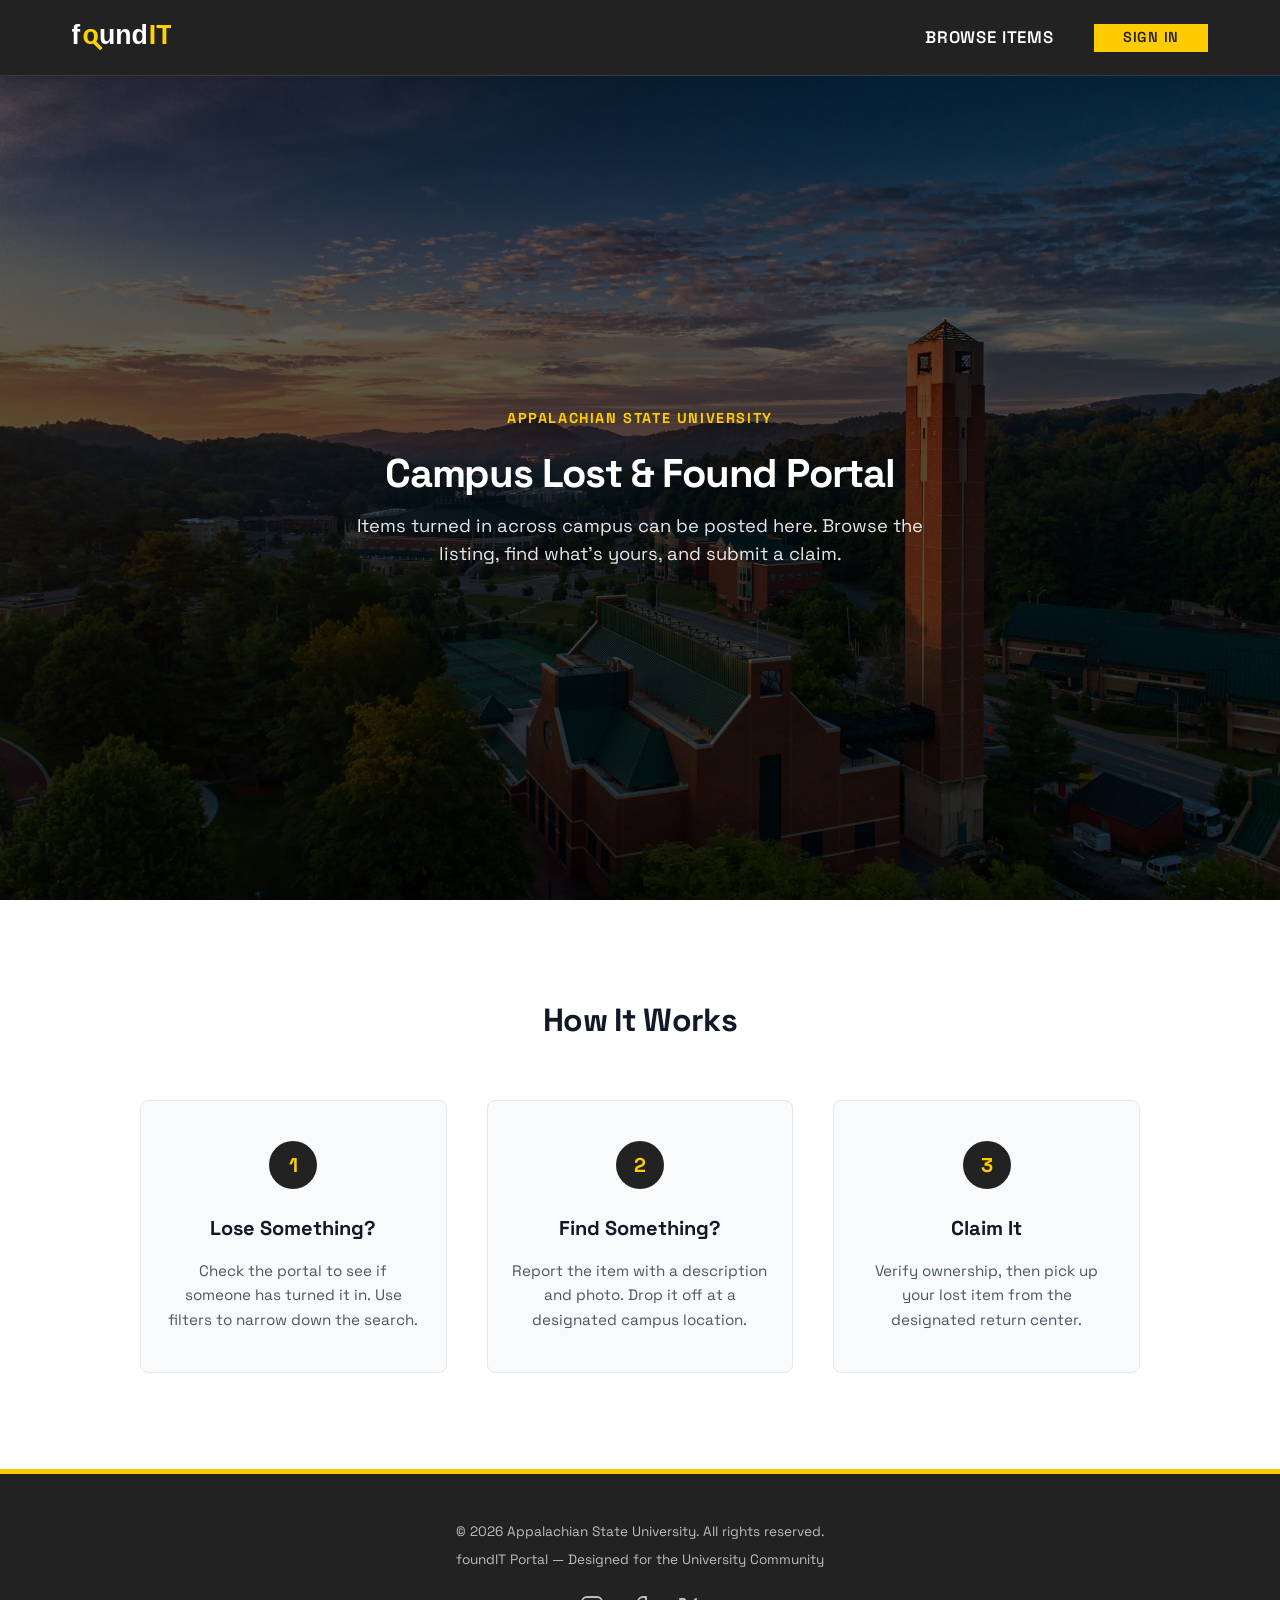
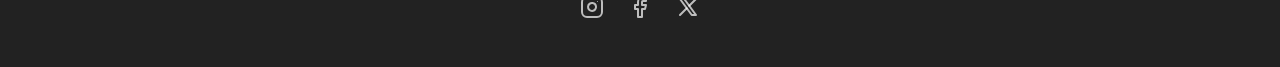
==== commit 600e9442: "landing page change, browse items attached" ====
--- a/src/main/resources/static/pages/index.html
+++ b/src/main/resources/static/pages/index.html
@@ -1,133 +1,205 @@
-<!DOCTYPE html>
+<!doctype html>
 <html lang="en">
-
-<head>
-	<meta charset="UTF-8" />
-	<meta name="viewport" content="width=device-width, initial-scale=1.0" />
-	<meta name="description" content="Campus Lost & Found Portal for Appalachian State University." />
-	<title>foundIT</title>
-	<link rel="preconnect" href="https://fonts.googleapis.com" />
-	<link rel="preconnect" href="https://fonts.gstatic.com" crossorigin />
-	<link
-		href="https://fonts.googleapis.com/css2?family=Inter:wght@400;500;600;700&family=Space+Grotesk:wght@400;500;600;700&display=swap"
-		rel="stylesheet" />
-	<link rel="stylesheet" href="../css/main.css" />
-</head>
-
-<body>
-	<nav class="top-nav">
-		<div class="nav-container">
-			<button type="button" id="nav-toggle-btn" class="nav-toggle" aria-label="Toggle navigation">
-				<svg xmlns="http://www.w3.org/2000/svg" width="24" height="24" viewBox="0 0 24 24" fill="none"
-					stroke="currentColor" stroke-width="2" stroke-linecap="round" stroke-linejoin="round"
-					aria-hidden="true">
-					<line x1="3" y1="6" x2="21" y2="6" />
-					<line x1="3" y1="12" x2="21" y2="12" />
-					<line x1="3" y1="18" x2="21" y2="18" />
-				</svg>
-			</button>
-
-			<div class="nav-left">
-				<a href="index.html" class="nav-brand">
-					<img src="../assets/logo.svg" alt="foundIT Logo" class="nav-logo" width="200" height="51" />
-				</a>
-			</div>
-
-			<div class="nav-actions">
-				<div class="nav-links">
-					<a href="browse.html" class="nav-link">Browse Items</a>
-				</div>
-				<a href="signin.html" class="btn btn-primary">Sign In</a>
-			</div>
-		</div>
-	</nav>
-
-	<main class="hero-section">
-		<div class="hero-content">
-			<p class="location-tag">Appalachian State University</p>
-
-			<div class="hero-text">
-				<h1 class="hero-title">Campus Lost &amp; Found Portal</h1>
-				<p class="hero-subtitle">
-					Items turned in across campus can be posted here.
-					Browse the listing, find what's yours, and submit a claim.
-				</p>
-			</div>
-		</div>
-	</main>
-
-	<section class="info-section">
-		<div class="info-container">
-			<h2 class="section-title">How It Works</h2>
-			<div class="steps-grid">
-				<div class="step-card">
-					<div class="step-icon">1</div>
-					<h3 class="step-title">Lose Something?</h3>
-					<p class="step-desc">
-						Check the portal to see if someone has turned it in.
-						Use filters to narrow down the search.
-					</p>
-				</div>
-				<div class="step-card">
-					<div class="step-icon">2</div>
-					<h3 class="step-title">Find Something?</h3>
-					<p class="step-desc">
-						Report the item with a description and photo.
-						Drop it off at a designated campus location.
-					</p>
-				</div>
-
-				<div class="step-card">
-					<div class="step-icon">3</div>
-					<h3 class="step-title">Claim It</h3>
-					<p class="step-desc">
-						Verify ownership, then pick up your lost item from the designated return center.
-					</p>
-				</div>
-			</div>
-		</div>
-	</section>
-
-	<footer class="main-footer">
-		<div class="footer-content">
-			<p>&copy; 2026 Appalachian State University. All rights reserved.</p>
-			<p>foundIT Portal &mdash; Designed for the University Community</p>
-
-			<div class="footer-socials">
-				<a href="https://www.instagram.com/appstate/" target="_blank" rel="noopener noreferrer"
-					class="social-icon" aria-label="App State Instagram">
-
-					<svg xmlns="http://www.w3.org/2000/svg" width="24" height="24" viewBox="0 0 24 24" fill="none"
-						stroke="currentColor" stroke-width="2" stroke-linecap="round" stroke-linejoin="round"
-						aria-hidden="true">
-						<rect x="2" y="2" width="20" height="20" rx="5" />
-						<path d="M16 11.37A4 4 0 1 1 12.63 8 4 4 0 0 1 16 11.37z" />
-						<circle cx="17.5" cy="6.5" r="0.5" fill="currentColor" stroke="none" />
-					</svg>
-				</a>
-
-				<a href="https://www.facebook.com/appalachianstateuniversity/" target="_blank" rel="noopener noreferrer"
-					class="social-icon" aria-label="App State Facebook">
-					<svg xmlns="http://www.w3.org/2000/svg" width="24" height="24" viewBox="0 0 24 24" fill="none"
-						stroke="currentColor" stroke-width="2" stroke-linecap="round" stroke-linejoin="round"
-						aria-hidden="true">
-						<path d="M18 2h-3a5 5 0 0 0-5 5v3H7v4h3v8h4v-8h3l1-4h-4V7a1 1 0 0 1 1-1h3z" />
-					</svg>
-				</a>
-
-				<a href="https://twitter.com/appstate" target="_blank" rel="noopener noreferrer" class="social-icon"
-					aria-label="App State X (Twitter)">
-					<svg xmlns="http://www.w3.org/2000/svg" width="24" height="24" viewBox="0 0 24 24" fill="none"
-						stroke="currentColor" stroke-width="2" stroke-linecap="round" stroke-linejoin="round"
-						aria-hidden="true">
-						<path d="M4 4l11.733 16h4.267l-11.733-16z" />
-						<path d="M4 20l6.768-6.768m2.46-2.46l6.772-6.772" />
-					</svg>
-				</a>
-			</div>
-		</div>
-	</footer>
-	<script src="../js/main.js"></script>
-</body>
-
+  <head>
+    <meta charset="UTF-8" />
+    <meta name="viewport" content="width=device-width, initial-scale=1.0" />
+    <meta
+      name="description"
+      content="Campus Lost & Found Portal for Appalachian State University."
+    />
+    <title>foundIT</title>
+    <link rel="preconnect" href="https://fonts.googleapis.com" />
+    <link rel="preconnect" href="https://fonts.gstatic.com" crossorigin />
+    <link
+      href="https://fonts.googleapis.com/css2?family=Inter:wght@400;500;600;700&family=Space+Grotesk:wght@400;500;600;700&display=swap"
+      rel="stylesheet"
+    />
+    <link rel="stylesheet" href="../css/main.css" />
+  </head>
+
+  <body>
+    <nav class="top-nav">
+      <div class="nav-container">
+        <button
+          type="button"
+          id="nav-toggle-btn"
+          class="nav-toggle"
+          aria-label="Toggle navigation"
+        >
+          <svg
+            xmlns="http://www.w3.org/2000/svg"
+            width="24"
+            height="24"
+            viewBox="0 0 24 24"
+            fill="none"
+            stroke="currentColor"
+            stroke-width="2"
+            stroke-linecap="round"
+            stroke-linejoin="round"
+            aria-hidden="true"
+          >
+            <line x1="3" y1="6" x2="21" y2="6" />
+            <line x1="3" y1="12" x2="21" y2="12" />
+            <line x1="3" y1="18" x2="21" y2="18" />
+          </svg>
+        </button>
+
+        <div class="nav-left">
+          <a href="index.html" class="nav-brand">
+            <img
+              src="../assets/logo.svg"
+              alt="foundIT Logo"
+              class="nav-logo"
+              width="200"
+              height="51"
+            />
+          </a>
+        </div>
+
+        <div class="nav-actions">
+          <div class="nav-links">
+            <a href="browse.html" class="nav-link">Browse Items</a>
+          </div>
+          <a href="signin.html" class="btn btn-primary">Sign In</a>
+        </div>
+      </div>
+    </nav>
+
+    <main class="hero-section">
+      <div class="hero-content">
+        <p class="location-tag">Appalachian State University</p>
+
+        <div class="hero-text">
+          <h1 class="hero-title">Campus Lost &amp; Found Portal</h1>
+          <p class="hero-subtitle">
+            Items turned in across campus can be posted here. Browse the
+            listing, find what's yours, and submit a claim.
+          </p>
+        </div>
+      </div>
+    </main>
+
+    <section class="info-section">
+      <div class="info-container">
+        <h2 class="section-title">How It Works</h2>
+        <div class="steps-grid">
+          <div class="step-card">
+            <div class="step-icon">1</div>
+            <h3 class="step-title">Lose Something?</h3>
+            <p class="step-desc">
+              Check the portal to see if someone has turned it in. Use filters
+              to narrow down the search.
+            </p>
+          </div>
+          <div class="step-card">
+            <div class="step-icon">2</div>
+            <h3 class="step-title">Find Something?</h3>
+            <p class="step-desc">
+              Report the item with a description and photo. Drop it off at a
+              designated campus location.
+            </p>
+          </div>
+
+          <div class="step-card">
+            <div class="step-icon">3</div>
+            <h3 class="step-title">Claim It</h3>
+            <p class="step-desc">
+              Verify ownership, then pick up your lost item from the designated
+              return center.
+            </p>
+          </div>
+        </div>
+      </div>
+    </section>
+
+    <footer class="main-footer">
+      <div class="footer-content">
+        <p>&copy; 2026 Appalachian State University. All rights reserved.</p>
+        <p>foundIT Portal &mdash; Designed for the University Community</p>
+
+        <div class="footer-socials">
+          <a
+            href="https://www.instagram.com/appstate/"
+            target="_blank"
+            rel="noopener noreferrer"
+            class="social-icon"
+            aria-label="App State Instagram"
+          >
+            <svg
+              xmlns="http://www.w3.org/2000/svg"
+              width="24"
+              height="24"
+              viewBox="0 0 24 24"
+              fill="none"
+              stroke="currentColor"
+              stroke-width="2"
+              stroke-linecap="round"
+              stroke-linejoin="round"
+              aria-hidden="true"
+            >
+              <rect x="2" y="2" width="20" height="20" rx="5" />
+              <path d="M16 11.37A4 4 0 1 1 12.63 8 4 4 0 0 1 16 11.37z" />
+              <circle
+                cx="17.5"
+                cy="6.5"
+                r="0.5"
+                fill="currentColor"
+                stroke="none"
+              />
+            </svg>
+          </a>
+
+          <a
+            href="https://www.facebook.com/appalachianstateuniversity/"
+            target="_blank"
+            rel="noopener noreferrer"
+            class="social-icon"
+            aria-label="App State Facebook"
+          >
+            <svg
+              xmlns="http://www.w3.org/2000/svg"
+              width="24"
+              height="24"
+              viewBox="0 0 24 24"
+              fill="none"
+              stroke="currentColor"
+              stroke-width="2"
+              stroke-linecap="round"
+              stroke-linejoin="round"
+              aria-hidden="true"
+            >
+              <path
+                d="M18 2h-3a5 5 0 0 0-5 5v3H7v4h3v8h4v-8h3l1-4h-4V7a1 1 0 0 1 1-1h3z"
+              />
+            </svg>
+          </a>
+
+          <a
+            href="https://twitter.com/appstate"
+            target="_blank"
+            rel="noopener noreferrer"
+            class="social-icon"
+            aria-label="App State X (Twitter)"
+          >
+            <svg
+              xmlns="http://www.w3.org/2000/svg"
+              width="24"
+              height="24"
+              viewBox="0 0 24 24"
+              fill="none"
+              stroke="currentColor"
+              stroke-width="2"
+              stroke-linecap="round"
+              stroke-linejoin="round"
+              aria-hidden="true"
+            >
+              <path d="M4 4l11.733 16h4.267l-11.733-16z" />
+              <path d="M4 20l6.768-6.768m2.46-2.46l6.772-6.772" />
+            </svg>
+          </a>
+        </div>
+      </div>
+    </footer>
+    <script src="../js/main.js"></script>
+  </body>
 </html>
--- a/src/main/resources/static/css/main.css
+++ b/src/main/resources/static/css/main.css
@@ -17,7 +17,7 @@
 }
 
 body {
-    font-family: 'Space Grotesk', 'Inter', -apple-system, BlinkMacSystemFont, 'Segoe UI', Roboto, Helvetica, Arial, sans-serif;
+    font-family: 'Space Grotesk', 'Inter', -apple-system, BlinkMacSystemFont, "Segoe UI", Roboto, Helvetica, Arial, sans-serif;
     background-color: var(--bg-primary);
     color: var(--text-primary);
     line-height: 1.5;
@@ -36,293 +36,375 @@
 }
 
 .top-nav {
-    position: fixed;
-    top: 0;
-    left: 0;
-    width: 100%;
-    height: var(--nav-height);
-    background-color: var(--primary-color);
-    border-bottom: 1px solid rgba(255, 255, 255, 0.1);
-    z-index: 1000;
+	position: fixed;
+	top: 0;
+	left: 0;
+	width: 100%;
+	height: var(--nav-height);
+	background-color: var(--primary-color);
+	border-bottom: 1px solid rgba(255, 255, 255, 0.1);
+	z-index: 1000;
 }
 
 .nav-container {
-    max-width: 1200px;
-    margin: 0 auto;
-    height: 100%;
-    display: flex;
-    justify-content: space-between;
-    align-items: center;
-    padding: 0 2rem;
+	max-width: 1200px;
+	margin: 0 auto;
+	height: 100%;
+	display: flex;
+	justify-content: space-between;
+	align-items: center;
+	padding: 0 2rem;
 }
 
 .nav-left {
-    display: flex;
-    align-items: center;
-    gap: 3rem;
+	display: flex;
+	align-items: center;
+	gap: 3rem;
 }
 
 .nav-brand {
-    display: flex;
-    align-items: center;
+	display: flex;
+	align-items: center;
 }
 
 .nav-logo {
-    height: 28px;
-    width: 99px;
-    display: block;
+	height: 28px;
+	width: 99px;
+	display: block;
 }
 
 .nav-links {
-    display: flex;
-    gap: 2.5rem;
-    justify-content: flex-start;
-    align-items: center;
+	display: flex;
+	gap: 2.5rem;
+	justify-content: flex-start;
+	align-items: center;
 }
 
 .nav-link {
-    display: inline-flex;
-    align-items: center;
-    justify-content: center;
-    height: 28px;
-    font-weight: 600;
-    font-size: 0.9rem;
-    color: #ffffff;
-    position: relative;
-    padding: 0 1rem;
-    border: none;
-    text-transform: uppercase;
-    letter-spacing: 0.05em;
-    transition: all var(--transition-speed) ease;
+	display: inline-flex;
+	align-items: center;
+	justify-content: center;
+	font-weight: 600;
+	font-size: 1.05rem;
+	color: #ffffff;
+	position: relative;
+	height: auto;
+	padding: 0;
+	border: none;
+	background: transparent;
+	box-shadow: none;
+	text-transform: uppercase;
+	letter-spacing: 0.05em;
+	line-height: 1;
+	transition: all var(--transition-speed) ease;
 }
 
 .nav-link:hover {
-    color: var(--accent-color);
+	color: var(--accent-color);
 }
 
 .nav-actions {
-    display: flex;
-    justify-content: flex-end;
-    align-items: center;
-    gap: 2.5rem;
+	display: flex;
+	justify-content: flex-end;
+	align-items: center;
+	gap: 2.5rem;
 }
 
 .btn {
-    display: inline-flex;
-    align-items: center;
-    justify-content: center;
-    min-height: 28px;
-    padding: 0 1.75rem;
-    font-family: inherit;
-    font-weight: 600;
-    font-size: 0.9rem;
-    border-radius: 0;
-    cursor: pointer;
-    border: 1px solid var(--accent-color);
-    text-transform: uppercase;
-    letter-spacing: 0.05em;
-    transition: all var(--transition-speed) ease;
+	display: inline-flex;
+	align-items: center;
+	justify-content: center;
+	height: 28px;
+	padding: 0 1.75rem;
+	font-family: inherit;
+	font-weight: 600;
+	font-size: 0.9rem;
+	border-radius: 0;
+	cursor: pointer;
+	border: 1px solid var(--accent-color);
+	text-transform: uppercase;
+	letter-spacing: 0.05em;
+	transition: all var(--transition-speed) ease;
 }
 
 .btn-primary {
-    background-color: var(--accent-color);
-    color: var(--primary-color);
+	background-color: var(--accent-color);
+	color: var(--primary-color);
 }
 
 .btn-primary:hover {
-    background-color: transparent;
-    color: var(--accent-color);
-}
-
-.btn-secondary {
-    background-color: transparent;
-    color: var(--text-primary);
-    border-color: var(--border-color);
-}
-
-.btn-secondary:hover {
-    border-color: var(--accent-color);
-    color: var(--accent-color);
+	background-color: transparent;
+	color: var(--accent-color);
 }
 
 .hero-section {
-    min-height: 100vh;
-    display: flex;
-    flex-direction: column;
-    align-items: center;
-    justify-content: center;
-    padding-top: var(--nav-height);
-    padding-left: 1.5rem;
-    padding-right: 1.5rem;
-    text-align: center;
-    background: linear-gradient(rgba(0, 0, 0, 0.6), rgba(0, 0, 0, 0.7)), url('../assets/accolades-campus.jpg') no-repeat center center;
-    background-size: cover;
+	min-height: 100vh;
+	display: flex;
+	flex-direction: column;
+	align-items: center;
+	justify-content: center;
+	padding-top: var(--nav-height);
+	text-align: center;
+	padding-left: 1.5rem;
+	padding-right: 1.5rem;
+	background: linear-gradient(rgba(0, 0, 0, 0.6), rgba(0, 0, 0, 0.7)), url('../assets/accolades-campus.jpg') no-repeat center center;
+	background-size: cover;
 }
 
 .hero-content {
-    display: flex;
-    flex-direction: column;
-    align-items: center;
-    max-width: 800px;
-    gap: 2.25rem;
-    animation: fadeIn 0.8s ease-out;
+	display: flex;
+	flex-direction: column;
+	align-items: center;
+	max-width: 800px;
+	gap: 1.4rem;
+	animation: fadeIn 0.8s ease-out;
 }
 
 .location-tag {
-    display: block;
-    font-size: 0.75rem;
-    font-weight: 700;
-    color: var(--accent-color);
-    letter-spacing: 0.14rem;
-    text-transform: uppercase;
-    text-align: center;
+	display: block;
+	padding: 0;
+	border: 0;
+	background: transparent;
+	box-shadow: none;
+	font-size: 0.9rem;
+	font-weight: 700;
+	color: var(--accent-color);
+	letter-spacing: 0.1rem;
+	text-transform: uppercase;
+	text-align: center;
+}
+
+.icon-location {
+	width: 14px;
+	height: 14px;
+	color: var(--accent-color);
 }
 
 .hero-text {
-    display: flex;
-    flex-direction: column;
-    align-items: center;
-    gap: 1rem;
+	display: flex;
+	flex-direction: column;
+	align-items: center;
+	gap: 1rem;
 }
 
 .hero-title {
-    font-size: 2.5rem;
-    font-weight: 800;
-    letter-spacing: -0.03em;
-    color: #ffffff;
-    line-height: 1.1;
+	font-size: 2.5rem;
+	font-weight: 800;
+	letter-spacing: -0.03em;
+	color: #ffffff;
+	line-height: 1.1;
 }
 
 .hero-subtitle {
-    font-size: 1.15rem;
-    color: rgba(255, 255, 255, 0.9);
-    max-width: 600px;
-    font-weight: 400;
+	font-size: 1.15rem;
+	color: rgba(255, 255, 255, 0.9);
+	max-width: 600px;
+	font-weight: 400;
 }
 
 @keyframes fadeIn {
-    from {
-        opacity: 0;
-        transform: translateY(20px);
-    }
-
-    to {
-        opacity: 1;
-        transform: translateY(0);
-    }
+	from {
+		opacity: 0;
+		transform: translateY(20px);
+	}
+
+	to {
+		opacity: 1;
+		transform: translateY(0);
+	}
 }
 
 .nav-toggle {
-    display: none;
-    background: none;
-    border: none;
-    color: #ffffff;
-    cursor: pointer;
-    padding: 0.5rem;
+	display: none;
+	background: none;
+	border: none;
+	color: #ffffff;
+	cursor: pointer;
+	padding: 0.5rem;
+}
+
+@media (max-width: 768px) {
+	.nav-container {
+		justify-content: center;
+		padding: 0 1.5rem;
+		position: relative;
+	}
+
+	.nav-toggle {
+		display: block;
+		position: absolute;
+		left: 1.5rem;
+	}
+
+	.nav-actions {
+		display: flex;
+		flex-direction: column;
+		position: absolute;
+		top: var(--nav-height);
+		left: 0;
+		width: 100%;
+		background-color: var(--primary-color);
+		max-height: 0;
+		padding-top: 0;
+		padding-bottom: 0;
+		padding-left: 1.5rem;
+		padding-right: 1.5rem;
+		overflow: hidden;
+		transition: all 0.3s ease;
+		gap: 1.5rem;
+		align-items: flex-start;
+		border-bottom: 1px solid transparent;
+	}
+
+	body.nav-open .nav-actions {
+		max-height: 400px;
+		padding-top: 1.5rem;
+		padding-bottom: 1.5rem;
+		border-bottom-color: rgba(255, 255, 255, 0.1);
+	}
+
+	.nav-links {
+		display: flex;
+		flex-direction: column;
+		gap: 1rem;
+		width: 100%;
+		align-items: flex-start;
+	}
+
+	.nav-link {
+		border: none;
+		padding: 0;
+		width: auto;
+		justify-content: flex-start;
+		height: auto;
+	}
+
+	.btn {
+		width: 100%;
+	}
+
+	.hero-title {
+		font-size: 2.5rem;
+	}
 }
 
 .info-section {
-    background-color: #ffffff;
-    padding: 6rem 1.5rem;
-    text-align: center;
+	background-color: #ffffff;
+	padding: 6rem 1.5rem;
+	text-align: center;
 }
 
 .info-container {
-    max-width: 1000px;
-    margin: 0 auto;
+	max-width: 1000px;
+	margin: 0 auto;
 }
 
 .section-title {
-    font-size: 2rem;
-    font-weight: 800;
-    color: var(--text-primary);
-    margin-bottom: 3.5rem;
-    letter-spacing: -0.02em;
+	font-size: 2rem;
+	font-weight: 800;
+	color: var(--text-primary);
+	margin-bottom: 3.5rem;
+	letter-spacing: -0.02em;
 }
 
 .steps-grid {
-    display: grid;
-    grid-template-columns: repeat(auto-fit, minmax(280px, 1fr));
-    gap: 2.5rem;
+	display: grid;
+	grid-template-columns: repeat(auto-fit, minmax(280px, 1fr));
+	gap: 2.5rem;
 }
 
 .step-card {
-    padding: 2.5rem 1.5rem;
-    background-color: var(--bg-primary);
-    border: 1px solid var(--border-color);
-    border-radius: 8px;
-    transition: transform var(--transition-speed) ease;
+	padding: 2.5rem 1.5rem;
+	background-color: var(--bg-primary);
+	border: 1px solid var(--border-color);
+	border-radius: 8px;
+	transition: transform var(--transition-speed) ease;
 }
 
 .step-card:hover {
-    transform: translateY(-5px);
-    border-color: var(--accent-color);
+	transform: translateY(-5px);
+	border-color: var(--accent-color);
 }
 
 .step-icon {
-    width: 48px;
-    height: 48px;
-    margin: 0 auto 1.5rem;
-    background-color: var(--primary-color);
-    color: var(--accent-color);
-    border-radius: 50%;
-    display: flex;
-    align-items: center;
-    justify-content: center;
-    font-size: 1.25rem;
-    font-weight: 700;
+	width: 48px;
+	height: 48px;
+	margin: 0 auto 1.5rem;
+	background-color: var(--primary-color);
+	color: var(--accent-color);
+	border-radius: 50%;
+	display: flex;
+	align-items: center;
+	justify-content: center;
+	font-size: 1.25rem;
+	font-weight: 700;
 }
 
 .step-title {
-    font-size: 1.25rem;
-    font-weight: 700;
-    margin-bottom: 1rem;
-    color: var(--text-primary);
+	font-size: 1.25rem;
+	font-weight: 700;
+	margin-bottom: 1rem;
+	color: var(--text-primary);
 }
 
 .step-desc {
-    color: var(--text-secondary);
-    font-size: 0.95rem;
-    line-height: 1.6;
+	color: var(--text-secondary);
+	font-size: 0.95rem;
+	line-height: 1.6;
 }
 
 .main-footer {
-    background-color: var(--primary-color);
-    color: #ffffff;
-    padding: 3rem 1.5rem;
-    text-align: center;
-    border-top: 5px solid var(--accent-color);
+	background-color: var(--primary-color);
+	color: #ffffff;
+	padding: 3rem 1.5rem;
+	text-align: center;
+	border-top: 5px solid var(--accent-color);
 }
 
 .footer-content {
-    max-width: 1200px;
-    margin: 0 auto;
-    font-size: 0.85rem;
-    color: rgba(255, 255, 255, 0.7);
-    display: flex;
-    flex-direction: column;
-    gap: 0.5rem;
+	max-width: 1200px;
+	margin: 0 auto;
+	font-size: 0.85rem;
+	color: rgba(255, 255, 255, 0.7);
+	display: flex;
+	flex-direction: column;
+	gap: 0.5rem;
 }
 
 .footer-socials {
-    display: flex;
-    justify-content: center;
-    gap: 1.5rem;
-    margin-top: 1rem;
+	display: flex;
+	justify-content: center;
+	gap: 1.5rem;
+	margin-top: 1rem;
 }
 
 .social-icon {
-    color: rgba(255, 255, 255, 0.7);
-    display: flex;
-    align-items: center;
-    justify-content: center;
-    transition: color var(--transition-speed) ease, transform var(--transition-speed) ease;
+	color: rgba(255, 255, 255, 0.7);
+	display: flex;
+	align-items: center;
+	justify-content: center;
+	transition: color var(--transition-speed) ease, transform var(--transition-speed) ease;
 }
 
 .social-icon:hover {
-    color: var(--accent-color);
-    transform: translateY(-2px);
-}
+	color: var(--accent-color);
+	transform: translateY(-2px);
+    --primary-color: #222222;
+    --accent-color: #ffcc00;
+    --text-primary: #111827;
+    --bg-primary: #f9fafb;
+    --bg-surface: #ffffff;
+    --border-color: #e5e7eb;
+    --nav-height: 76px;
+    --transition-speed: 0.2s;
+}
+
+* {
+    margin: 0;
+    padding: 0;
+    box-sizing: border-box;
+}
+
 
 .browse-page {
     min-height: 100vh;
@@ -339,8 +421,7 @@
     align-items: start;
 }
 
-.filter-panel,
-.browse-results {
+.filter-panel,.browse-results {
     background-color: var(--bg-surface);
     border: 1px solid var(--border-color);
     border-radius: 0;
@@ -373,8 +454,8 @@
     letter-spacing: -0.03em;
 }
 
-.filter-panel-header p:not(.section-eyebrow),
-.browse-results-header p:not(.section-eyebrow) {
+.filter-panel p,
+.browse-results-header p {
     color: var(--text-secondary);
     font-size: 0.98rem;
     line-height: 1.6;
@@ -443,7 +524,7 @@
     gap: 0.75rem;
 }
 
-.filter-actions .btn {
+.filter-actins .btn {
     flex: 1 1 140px;
 }
 
@@ -473,8 +554,8 @@
     border-bottom: 1px solid var(--border-color);
 }
 
-.browse-results-header > div:first-child {
-    display: flex;
+.browse-results-header>div:first-child {
+    display:flex;
     flex-direction: column;
     gap: 0.7rem;
 }
@@ -540,7 +621,7 @@
     justify-content: space-between;
     gap: 1rem;
     padding-top: 0.7rem;
-    border-top: 1px solid rgba(229, 231, 235, 0.85);
+    border-top: 1px solid rgba(229,231, 235, 0.85);
 }
 
 .meta-label {
@@ -640,113 +721,5 @@
 .report-card {
     background-color: var(--bg-surface);
     border: 1px solid var(--border-color);
-    box-shadow: 0 18px 50px rgba(15, 23, 42, 0.08);
-}
-
-@media (max-width: 960px) {
-    .browse-shell,
-    .report-shell {
-        grid-template-columns: 1fr;
-    }
-
-    .browse-results-header {
-        flex-direction: column;
-    }
-
-    .browse-toolbar {
-        max-width: none;
-        width: 100%;
-    }
-}
-
-@media (max-width: 768px) {
-    .nav-container {
-        justify-content: center;
-        padding: 0 1.5rem;
-        position: relative;
-    }
-
-    .nav-toggle {
-        display: block;
-        position: absolute;
-        left: 1.5rem;
-    }
-
-    .nav-actions {
-        display: flex;
-        flex-direction: column;
-        position: absolute;
-        top: var(--nav-height);
-        left: 0;
-        width: 100%;
-        background-color: var(--primary-color);
-        max-height: 0;
-        padding-top: 0;
-        padding-bottom: 0;
-        padding-left: 1.5rem;
-        padding-right: 1.5rem;
-        overflow: hidden;
-        transition: all 0.3s ease;
-        gap: 1.5rem;
-        align-items: flex-start;
-        border-bottom: 1px solid transparent;
-    }
-
-    body.nav-open .nav-actions {
-        max-height: 400px;
-        padding-top: 1.5rem;
-        padding-bottom: 1.5rem;
-        border-bottom-color: rgba(255, 255, 255, 0.1);
-    }
-
-    .nav-links {
-        display: flex;
-        flex-direction: column;
-        gap: 1rem;
-        width: 100%;
-        align-items: flex-start;
-    }
-
-    .nav-link {
-        border: none;
-        border-bottom: 1px solid rgba(255, 255, 255, 0.1);
-        padding: 0.5rem 0;
-        width: 100%;
-        justify-content: flex-start;
-        height: auto;
-    }
-
-    .btn {
-        width: 100%;
-    }
-
-    .hero-title {
-        font-size: 2.5rem;
-    }
-}
-
-@media (max-width: 640px) {
-    .browse-page,
-    .report-page {
-        padding-left: 1rem;
-        padding-right: 1rem;
-    }
-
-    .filter-panel,
-    .browse-results {
-        padding: 1.25rem;
-    }
-
-    .item-meta-row {
-        flex-direction: column;
-    }
-
-    .meta-value {
-        text-align: left;
-    }
-
-    .filter-actions .btn,
-    .item-actions .btn {
-        flex-basis: 100%;
-    }
-}
+    box-shadow: 0 18px 50px rgba(15,23, 42, 0.08);
+}
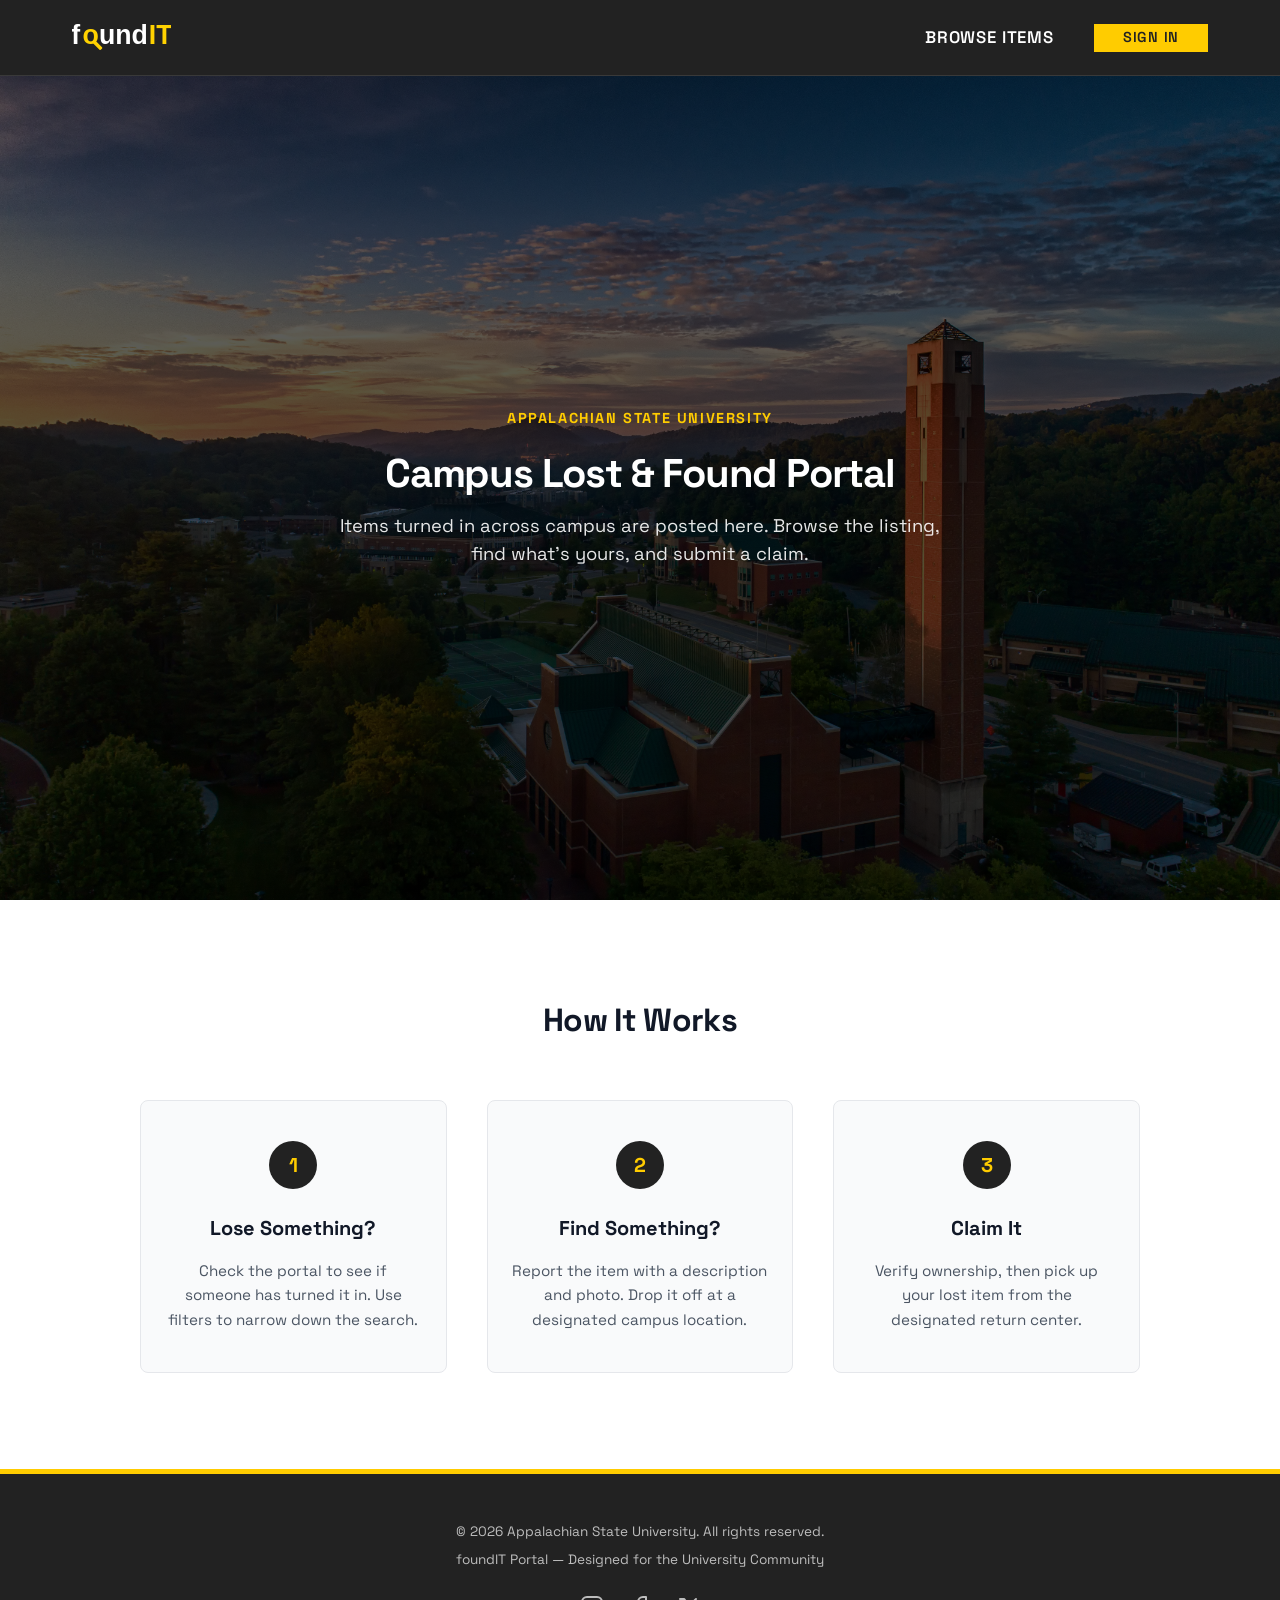
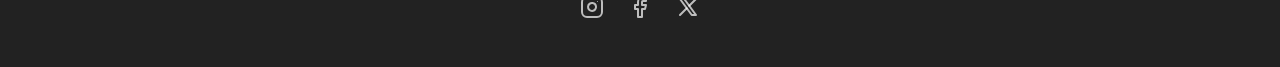
==== commit 46c6af95: "latest backend change" ====
--- a/src/main/resources/static/pages/index.html
+++ b/src/main/resources/static/pages/index.html
@@ -72,8 +72,8 @@
         <div class="hero-text">
           <h1 class="hero-title">Campus Lost &amp; Found Portal</h1>
           <p class="hero-subtitle">
-            Items turned in across campus can be posted here. Browse the
-            listing, find what's yours, and submit a claim.
+            Items turned in across campus are posted here. Browse the listing,
+            find what's yours, and submit a claim.
           </p>
         </div>
       </div>
--- a/src/main/resources/static/css/main.css
+++ b/src/main/resources/static/css/main.css
@@ -723,3 +723,63 @@
     border: 1px solid var(--border-color);
     box-shadow: 0 18px 50px rgba(15,23, 42, 0.08);
 }
+
+.auth-page {
+    min-height: 100vh;
+    padding: calc(var(--nav-height) + 2.5rem) 1.5rem 4rem;
+    display: flex;
+    align-items: center;
+    background:
+        radial-gradient(circle at top center, rgba(255, 204, 0, 0.14), transparent 30%),
+        linear-gradient(180deg, #eef3f7 0%, #f8fafc 42%, #ffffff 100%);
+}
+
+.auth-shell {
+    width: 100%;
+    max-width: 460px;
+    margin: 0 auto;
+    display: block;
+}
+
+.auth-card-copy,
+.auth-footnote {
+    color: var(--text-secondary);
+    line-height: 1.65;
+}
+
+.auth-card {
+    display: grid;
+    align-content: start;
+    gap: 1.1rem;
+    padding: 2.1rem;
+    background-color: var(--bg-surface);
+    border: 1px solid var(--border-color);
+    box-shadow: 0 18px 50px rgba(15, 23, 42, 0.08);
+}
+
+.auth-card-title {
+    font-size: 1.9rem;
+    line-height: 1.05;
+    letter-spacing: -0.03em;
+}
+
+.staff-signin-form {
+    display: grid;
+    gap: 1rem;
+}
+
+.auth-field {
+    display: grid;
+    gap: 0.6rem;
+}
+
+.auth-submit {
+    width: 100%;
+    min-height: 48px;
+}
+
+@media (max-width: 960px) {
+    .auth-shell {
+        max-width: 460px;
+    }
+}
